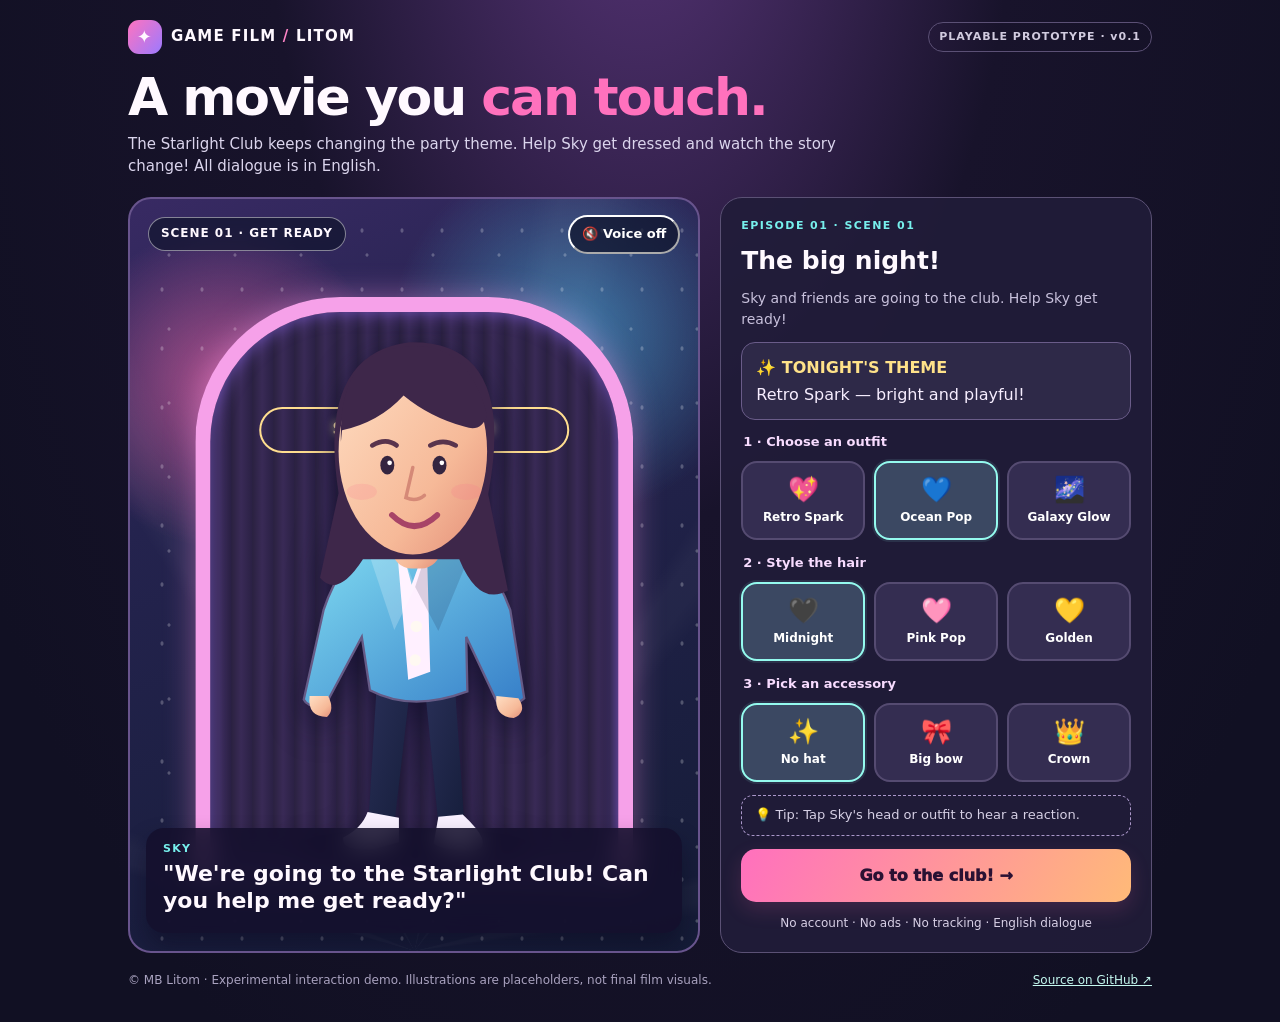
==== index.html @ 0604feb3 "Add first playable mobile-first story interaction prototype" ====
<!doctype html>
<html lang="en">
<head>
  <meta charset="utf-8">
  <meta name="viewport" content="width=device-width, initial-scale=1, viewport-fit=cover">
  <meta name="theme-color" content="#141126">
  <meta name="description" content="Game Film: a free interactive movie-game prototype by MB Litom. Dress the actor, listen to their reactions and change the story.">
  <title>Game Film · Theme Changed! · MB Litom</title>
  <style>
    :root{color-scheme:dark;--bg:#111023;--ink:#fff9ff;--muted:#c8c1dc;--panel:#24203c;--border:#514971;--hot:#ff71bd;--aqua:#77f0ed;--gold:#ffe280}
    *{box-sizing:border-box} body{margin:0;background:radial-gradient(ellipse at 50% -20%,#5b367c 0%,#18132b 42%,#111023 85%);color:var(--ink);font:16px/1.45 system-ui,-apple-system,Segoe UI,sans-serif;min-height:100vh}
    button{font:inherit;cursor:pointer;-webkit-tap-highlight-color:transparent}button:focus-visible{outline:3px solid #ffe280;outline-offset:3px}
    .shell{max-width:1060px;margin:auto;padding:20px 18px 32px}.header{display:flex;align-items:center;justify-content:space-between;gap:12px;margin-bottom:15px}
    .brand{display:flex;align-items:center;gap:9px;font-weight:900;letter-spacing:.08em;font-size:15px}.logo{display:grid;place-items:center;width:34px;height:34px;border-radius:11px;background:linear-gradient(130deg,#ff73bf,#9b7aff);font-size:18px}
    .tag{font-weight:700;font-size:11px;letter-spacing:.09em;color:#d1cbdf;border:1px solid #5b5075;border-radius:40px;padding:6px 10px}
    h1{font-weight:900;line-height:1.1;font-size:clamp(31px,5.4vw,52px);letter-spacing:-.04em;margin:9px 0 8px}h1 span{color:var(--hot)}
    .sub{color:#dbd5ed;max-width:710px;margin:0 0 19px;font-size:15px}.game{display:grid;grid-template-columns:minmax(0,1.14fr) minmax(320px,.86fr);gap:20px;align-items:stretch}
    .screen{position:relative;isolation:isolate;overflow:hidden;border:2px solid #68548d;border-radius:23px;min-height:595px;background:radial-gradient(circle at 17% 25%,#ef67a9aa 0,transparent 22%),radial-gradient(circle at 78% 18%,#4899c8bb 0,transparent 24%),linear-gradient(160deg,#382a63 0%,#24234e 35%,#151c37 100%)}
    .stars{position:absolute;inset:0;background-image:radial-gradient(#fff8 1px,transparent 2px),radial-gradient(#ffffff88 1px,transparent 2px);background-size:40px 59px,66px 74px;background-position:12px 2px,6px 19px;opacity:.45}
    .rays{position:absolute;inset:-45% -40% 0;background:repeating-conic-gradient(from 18deg at 50% 100%,transparent 0deg 15deg,#ffffff07 17deg 20deg,transparent 23deg 42deg);animation:spin 40s linear infinite}
    @keyframes spin{to{transform:rotate(360deg)}}.scene-top{position:absolute;z-index:3;left:18px;right:18px;top:16px;display:flex;align-items:center;justify-content:space-between;gap:8px}
    .scene-pill{border:1px solid #fff7;background:#0f132aa8;backdrop-filter:blur(8px);border-radius:40px;padding:7px 12px;font-size:12px;font-weight:800;letter-spacing:.08em}
    .audio{background:#0f132ab8;color:white;border:1px solid #c5b5ef7;border-radius:40px;padding:8px 12px;font-size:13px;font-weight:700}
    .door{position:absolute;left:50%;transform:translateX(-50%);top:13%;width:77%;height:77%;border:15px solid #f6a1e9;border-bottom:0;border-radius:145px 145px 0 0;box-shadow:0 0 31px #ff99e76b,inset 0 0 18px #9b71ffa0;background:repeating-linear-gradient(90deg,#2a2140,#392a56 10px,#2b2145 21px)}
    .door:before{content:"STARLIGHT CLUB";position:absolute;top:17%;left:12%;right:12%;padding:10px 3px;border:2px solid #ffde8f;border-radius:40px;color:#ffe7ac;text-shadow:0 0 9px #ffe7ac;text-align:center;letter-spacing:.1em;font-size:clamp(10px,2.4vw,15px);font-weight:900}
    .character{position:absolute;z-index:2;top:15%;left:50%;transform:translateX(-50%);height:74%;max-width:92%;overflow:visible;filter:drop-shadow(0 11px 16px #0b092596);cursor:pointer;touch-action:manipulation}
    .character.bounce{animation:bounce .4s ease}@keyframes bounce{50%{transform:translateX(-50%) translateY(-9px)}}
    .sparkles{position:absolute;z-index:2;left:0;right:0;top:24%;font-size:31px;pointer-events:none;text-align:center;animation:pulse 2s infinite}@keyframes pulse{50%{opacity:.6;transform:scale(1.06)}}.speech{position:absolute;z-index:4;left:16px;right:16px;bottom:18px;min-height:105px;background:#14102cdd;border:1px solid #c9b9f87;border-radius:18px;padding:13px 17px;box-shadow:0 14px 25px #09071b6e;backdrop-filter:blur(12px)}
    .speaker{color:var(--aqua);font-weight:900;font-size:11px;letter-spacing:.12em;text-transform:uppercase;margin-bottom:4px}.dialogue{font-weight:800;font-size:clamp(17px,2.4vw,22px);line-height:1.2}
    .controls{border-radius:22px;border:1px solid #5b5175;background:#211c39e6;padding:20px;display:flex;flex-direction:column;gap:13px;min-height:595px}
    .tiny{font-size:11px;letter-spacing:.13em;font-weight:900;color:var(--aqua);text-transform:uppercase}.step-title{font-weight:900;font-size:25px;line-height:1.15;margin:0}.instructions{color:var(--muted);font-size:14px;margin:0}.group{margin:0;border:0;padding:0}.group legend{font-size:13px;font-weight:900;margin:0 0 9px;color:#f8dcff}
    .choices{display:grid;grid-template-columns:repeat(3,minmax(0,1fr));gap:9px}.choice{border:2px solid #554b71;border-radius:16px;background:#342d51;color:#fff;min-height:79px;padding:8px 4px;font-size:12px;line-height:1.15;font-weight:800;display:flex;flex-direction:column;align-items:center;justify-content:center;gap:6px;text-align:center;transition:transform .16s,border-color .16s,background .16s}
    .choice:hover{transform:translateY(-2px)}.choice[aria-pressed=true]{border-color:#94faee;background:#3b4862;box-shadow:0 0 0 2px #94faee19}.emoji{font-size:25px}
    .primary{width:100%;margin-top:auto;border:0;border-radius:15px;padding:15px 15px;background:linear-gradient(120deg,#ff70be,#ffba78);color:#2a1133;font-size:16px;font-weight:950;box-shadow:0 8px 20px #ff67aa27}
    .primary:hover{filter:brightness(1.07)}.note{font-size:12px;color:#d8d0e6;margin:0;text-align:center}.story-card{padding:13px 14px;border:1px solid #6a5c89;background:#2e2948;border-radius:14px;color:#f7eeff}
    .story-card strong{display:block;color:#ffe289;margin-bottom:4px}.hidden{display:none!important}
    .footer{margin-top:19px;display:flex;flex-wrap:wrap;gap:10px;align-items:center;justify-content:space-between;color:#a9a2bf;font-size:12px}.footer a{color:#c4f9f0}
    .accessibility{font-size:12px;color:#b3acc9}.hint{padding:10px 13px;border-radius:12px;border:1px dashed #aa97ca;color:#d6d0e5;font-size:13px}
    @media(max-width:800px){.shell{padding:12px 12px 24px}.game{grid-template-columns:1fr;gap:12px}.screen{min-height:480px;height:58vh;max-height:650px}.character{top:13%;height:77%}.controls{min-height:unset;padding:17px}.sub{margin-bottom:14px}.header{margin-bottom:11px}.choice{min-height:71px}.speech{min-height:93px}}
    @media(max-width:380px){.screen{height:480px}.tag{font-size:10px}.choices{gap:6px}.choice{font-size:11px}.door{width:85%}}
    @media(prefers-reduced-motion:reduce){*,*:before,*:after{animation:none!important;transition:none!important}}
  </style>
</head>
<body>
<main class="shell">
  <header class="header"><div class="brand"><span class="logo" aria-hidden="true">✦</span><span>GAME FILM <span style="color:#ff84c7">/</span> LITOM</span></div><span class="tag">PLAYABLE PROTOTYPE · v0.1</span></header>
  <h1>A movie you <span>can touch.</span></h1>
  <p class="sub">The Starlight Club keeps changing the party theme. Help Sky get dressed and watch the story change! All dialogue is in English.</p>
  <div class="game">
    <section class="screen" aria-label="Interactive movie scene">
      <div class="stars" aria-hidden="true"></div><div class="rays" aria-hidden="true"></div><div class="door" aria-hidden="true"></div>
      <div class="scene-top"><div class="scene-pill" id="chapter">EPISODE 01 · THE CLUB</div><button class="audio" id="audio" type="button" aria-pressed="false">🔇 Voice off</button></div>
      <div class="sparkles" aria-hidden="true">✦　✧　✦</div>
      <svg class="character" id="actor" viewBox="0 0 320 480" role="img" tabindex="0" aria-label="Sky, an interactive character. Tap their hair or outfit to get a reaction.">
        <defs>
          <linearGradient id="skin" x1="0" y1="0" x2="1" y2="1"><stop stop-color="#ffdfc4"/><stop offset=".65" stop-color="#f6b998"/><stop offset="1" stop-color="#e38e78"/></linearGradient>
          <linearGradient id="coat" x1="0" y1="0" x2="1" y2="1"><stop id="coat-a" stop-color="#7cdef5"/><stop id="coat-b" offset="1" stop-color="#2f80c6"/></linearGradient>
          <linearGradient id="trousers" x1="0" y1="0" x2=".9" y2="1"><stop stop-color="#292f57"/><stop offset="1" stop-color="#171f3d"/></linearGradient>
        </defs>
        <ellipse cx="161" cy="460" rx="100" ry="15" fill="#090923" opacity=".5"/>
        <path d="M128 319L121 435Q127 443 143 442L157 321" fill="url(#trousers)"/><path d="M169 320L181 441Q200 444 203 435L195 319" fill="url(#trousers)"/>
        <path d="M120 431Q115 445 99 453Q97 465 125 463L147 457L147 436Z" fill="#f8f0ff"/><path d="M181 435L177 458Q186 465 214 464Q229 458 202 433Z" fill="#f8f0ff"/>
        <path d="M128 200Q97 211 82 257L65 334Q68 341 83 340L115 280L122 326Q158 345 206 327L205 280L232 337Q245 342 255 333L243 257Q226 209 190 199Z" fill="url(#coat)" stroke="#665b86" stroke-width="2"/>
        <path d="M148 198L158 235L171 199L174 310L155 317L145 200Z" fill="#fff0ff"/>
        <path d="M128 200L145 195L161 237L143 274L121 208Z" fill="#ffffff35"/><path d="M193 200L175 194L161 237L181 275L209 207Z" fill="#130e3026"/>
        <circle cx="162" cy="271" r="5" fill="#fff9f2"/><circle cx="161" cy="300" r="5" fill="#fff9f2"/>
        <path d="M70 331Q68 349 85 349Q92 343 86 331Z" fill="url(#skin)"/><path d="M231 331Q229 349 246 350Q258 345 250 333Z" fill="url(#skin)"/>
        <rect x="141" y="174" width="42" height="47" rx="17" fill="url(#skin)"/>
        <path id="hair-back" d="M95 156Q76 36 156 26Q249 24 224 157L241 240Q216 254 199 213L116 213Q94 247 79 229Z" fill="#3e274a"/>
        <ellipse cx="159" cy="120" rx="64" ry="89" fill="url(#skin)"/>
        <path d="M97 112Q95 37 145 31Q205 19 223 89Q218 104 204 99Q174 91 151 72Q130 95 98 102Z" id="hair-front" fill="#3e274a"/>
        <ellipse cx="137" cy="132" rx="6" ry="8" fill="#342540"/><ellipse cx="182" cy="132" rx="6" ry="8" fill="#342540"/>
        <circle cx="139" cy="130" r="2" fill="#fff"/><circle cx="184" cy="130" r="2" fill="#fff"/>
        <path d="M124 115Q136 108 145 115M174 115Q185 109 196 115" stroke="#59344d" stroke-width="4" stroke-linecap="round" fill="none"/>
        <path d="M159 134L153 160Q162 164 169 158" fill="none" stroke="#d58977" stroke-width="3" stroke-linecap="round"/>
        <ellipse id="blush-l" cx="115" cy="155" rx="13" ry="7" fill="#fb7391" opacity="0.17"/><ellipse id="blush-r" cx="205" cy="155" rx="13" ry="7" fill="#fb7391" opacity="0.17"/>
        <path id="mouth" d="M141 175Q160 194 180 175" stroke="#a74467" stroke-width="5" fill="none" stroke-linecap="round"/>
        <g id="accessory" aria-hidden="true"></g>
      </svg>
      <div class="speech" aria-live="polite" aria-atomic="true"><div class="speaker" id="speaker">SKY</div><div class="dialogue" id="dialogue">"We're going to the Starlight Club! Can you help me get ready?"</div></div>
    </section>
    <section class="controls" aria-label="Game controls">
      <div class="tiny" id="act-label">EPISODE 01 · SCENE 01</div>
      <h2 class="step-title" id="mission">The big night!</h2>
      <p class="instructions" id="instruction">Sky and friends are going to a themed party. Help Sky choose the look!</p>
      <div class="story-card" id="theme"><strong>✨ TONIGHT'S THEME</strong><span id="theme-text">Retro Spark — bright and playful!</span></div>
      <div id="wardrobe">
        <fieldset class="group"><legend>1 · Choose an outfit</legend><div class="choices" id="outfit-options">
          <button class="choice" type="button" data-outfit="retro" aria-pressed="false"><span class="emoji">💖</span>Retro Spark</button>
          <button class="choice" type="button" data-outfit="ocean" aria-pressed="true"><span class="emoji">💙</span>Ocean Pop</button>
          <button class="choice" type="button" data-outfit="galaxy" aria-pressed="false"><span class="emoji">🌌</span>Galaxy Glow</button>
        </div></fieldset>
        <fieldset class="group" style="margin-top:14px"><legend>2 · Style the hair</legend><div class="choices" id="hair-options">
          <button class="choice" type="button" data-hair="dark" aria-pressed="true"><span class="emoji">🖤</span>Midnight</button>
          <button class="choice" type="button" data-hair="pink" aria-pressed="false"><span class="emoji">🩷</span>Pink Pop</button>
          <button class="choice" type="button" data-hair="gold" aria-pressed="false"><span class="emoji">💛</span>Golden</button>
        </div></fieldset>
        <fieldset class="group" style="margin-top:14px"><legend>3 · Pick an accessory</legend><div class="choices" id="accessory-options">
          <button class="choice" type="button" data-accessory="none" aria-pressed="true"><span class="emoji">✨</span>No hat</button>
          <button class="choice" type="button" data-accessory="bow" aria-pressed="false"><span class="emoji">🎀</span>Big bow</button>
          <button class="choice" type="button" data-accessory="crown" aria-pressed="false"><span class="emoji">👑</span>Crown</button>
        </div></fieldset>
      </div>
      <div class="hint" id="hint">💡 Tip: Tap Sky's head or outfit to hear a reaction.</div>
      <button class="primary" id="next" type="button">Let's go to the club! →</button>
      <p class="note">No account · No ads · No tracking · English dialogue</p>
    </section>
  </div>
  <footer class="footer"><span>© MB Litom · Experimental interaction demo. Illustrations are placeholders, not final film visuals.</span><a href="https://github.com/MBLitom/game_film" target="_blank" rel="noopener noreferrer">Source on GitHub ↗</a></footer>
</main>
<script>
(function(){
  "use strict";
  var stage=0, voice=false, outfit="ocean", hair="dark", accessory="none", touchCount=0;
  var actor=document.getElementById("actor"), dialogue=document.getElementById("dialogue"), speaker=document.getElementById("speaker");
  var phrases={
    retro:["Oh, that pink jacket is fabulous!","This is so sparkly! I love it!"],
    ocean:["It's blue! I like it, but is it party-ready?","Wow, ocean colors!"],
    galaxy:["Ooh, I look like a star!","Galaxy Glow? Yes, please!"],
    dark:["Midnight hair, cool!"],pink:["Pink hair! That's so fun!"],gold:["Whoa, golden hair!"],
    none:["Let's keep it simple!"],bow:["This bow is huge! I love it!"],crown:["Your majesty has arrived!"]
  };
  function say(line, who){
    speaker.textContent=who||"SKY";dialogue.textContent='"'+line+'"';
    actor.classList.remove("bounce");void actor.getBoundingClientRect();actor.classList.add("bounce");
    if(voice && "speechSynthesis" in window){
      window.speechSynthesis.cancel();
      var msg=new SpeechSynthesisUtterance(line);msg.lang="en-US";msg.rate=.94;msg.pitch=1.12;window.speechSynthesis.speak(msg);
    }
  }
  function recolor(){
    var colors={retro:["#ff9cda","#d24396"],ocean:["#81ddf2","#367ec8"],galaxy:["#af94ff","#5638ac"]};
    document.getElementById("coat-a").setAttribute("stop-color",colors[outfit][0]);document.getElementById("coat-b").setAttribute("stop-color",colors[outfit][1]);
    var h={dark:"#3e274a",pink:"#e35d99",gold:"#d79c36"}[hair];
    document.getElementById("hair-front").setAttribute("fill",h);document.getElementById("hair-back").setAttribute("fill",h);
    var a=document.getElementById("accessory");
    a.innerHTML=accessory==="bow"?'<path d="M151 45Q108 5 110 54Q120 83 156 55Q179 93 210 71Q227 28 167 44Z" fill="#f876b7" stroke="#ad3d84" stroke-width="4"/><circle cx="160" cy="51" r="12" fill="#ffcee7"/>':accessory==="crown"?'<path d="M108 61L107 15L138 40L159 5L181 40L211 15L210 61Z" fill="#ffd86a" stroke="#e89e46" stroke-width="4"/><circle cx="159" cy="43" r="8" fill="#dd6be8"/>':'';
  }
  function buttons(group,key,value){
    document.querySelectorAll("button[data-"+group+"]").forEach(function(b){b.setAttribute("aria-pressed",String(b.dataset[group]===value))});
  }
  ["outfit","hair","accessory"].forEach(function(group){
    document.querySelectorAll("button[data-"+group+"]").forEach(function(b){
      b.addEventListener("click",function(){
        var value=b.dataset[group];if(group==="outfit")outfit=value;if(group==="hair")hair=value;if(group==="accessory")accessory=value;
        buttons(group,group,value);recolor();say(phrases[value][Math.floor(Math.random()*phrases[value].length)]);
      });
    });
  });
  function controlsScene(){
    var s=stage;
    document.getElementById("act-label").textContent=s===0?"EPISODE 01 · SCENE 01":s===1?"EPISODE 01 · SCENE 02":"EPISODE 01 · FINALE";
    document.getElementById("chapter").textContent=s===0?"SCENE 01 · GET READY":s===1?"SCENE 02 · PLOT TWIST":"FINALE · PARTY TIME";
    document.getElementById("mission").textContent=s===0?"The big night!":s===1?"Oh no! Theme changed!":"We made it!";
    document.getElementById("instruction").textContent=s===0?"Sky and friends are going to the club. Help Sky get ready!":s===1?"Surprise! The club has changed its theme to Galaxy Glow. Restyle Sky!":"Your choices changed the story. Play again and try new looks.";
    document.getElementById("theme-text").textContent=s===0?"Retro Spark — bright and playful!":s===1?"Galaxy Glow — cosmic colors!":"Party complete! 🎉";
    document.getElementById("wardrobe").classList.toggle("hidden",s===2);
    document.getElementById("hint").classList.toggle("hidden",s===2);
    document.getElementById("next").textContent=s===0?"Go to the club! →":s===1?"Try the club again! →":"Play again ↺";
  }
  document.getElementById("next").addEventListener("click",function(){
    if(stage===0){stage=1;controlsScene();say("Wait! The theme changed? Now it's GALAXY GLOW?! Let's change my outfit!", "SKY");return}
    if(stage===1 && outfit!=="galaxy"){say("I love your style! But tonight is Galaxy Glow. Can we try the galaxy jacket?","SKY");return}
    if(stage===1){stage=2;controlsScene();say("You did it! We're in! This is the best night ever!", "SKY");return}
    stage=0;outfit="ocean";hair="dark";accessory="none";recolor();["outfit","hair","accessory"].forEach(function(g){buttons(g,g,{outfit:outfit,hair:hair,accessory:accessory}[g])});controlsScene();say("We're going to the Starlight Club! Can you help me get ready?","SKY");
  });
  actor.addEventListener("click",function(e){
    var rect=actor.getBoundingClientRect(),relative=(e.clientY-rect.top)/rect.height;touchCount++;
    if(relative<.41){document.getElementById("blush-l").setAttribute("opacity","0.45");document.getElementById("blush-r").setAttribute("opacity","0.45");say(touchCount%3===0?"Ouch! Easy with my hair, please!":"Hey! That tickles! Be gentle!", "SKY")}
    else say("Are we trying another outfit? Let's make it amazing!","SKY");
  });
  actor.addEventListener("keydown",function(e){if(e.key==="Enter"||e.key===" "){e.preventDefault();say("Hey! That tickles! Be gentle!","SKY")}});
  document.getElementById("audio").addEventListener("click",function(){
    voice=!voice;this.setAttribute("aria-pressed",String(voice));this.textContent=voice?"🔊 Voice on":"🔇 Voice off";
    if(!voice && "speechSynthesis" in window)window.speechSynthesis.cancel();
    if(voice)say("Hello! I'm Sky. Let's get ready for the party!","SKY");
  });
  recolor();controlsScene();
})();
</script>
</body>
</html>
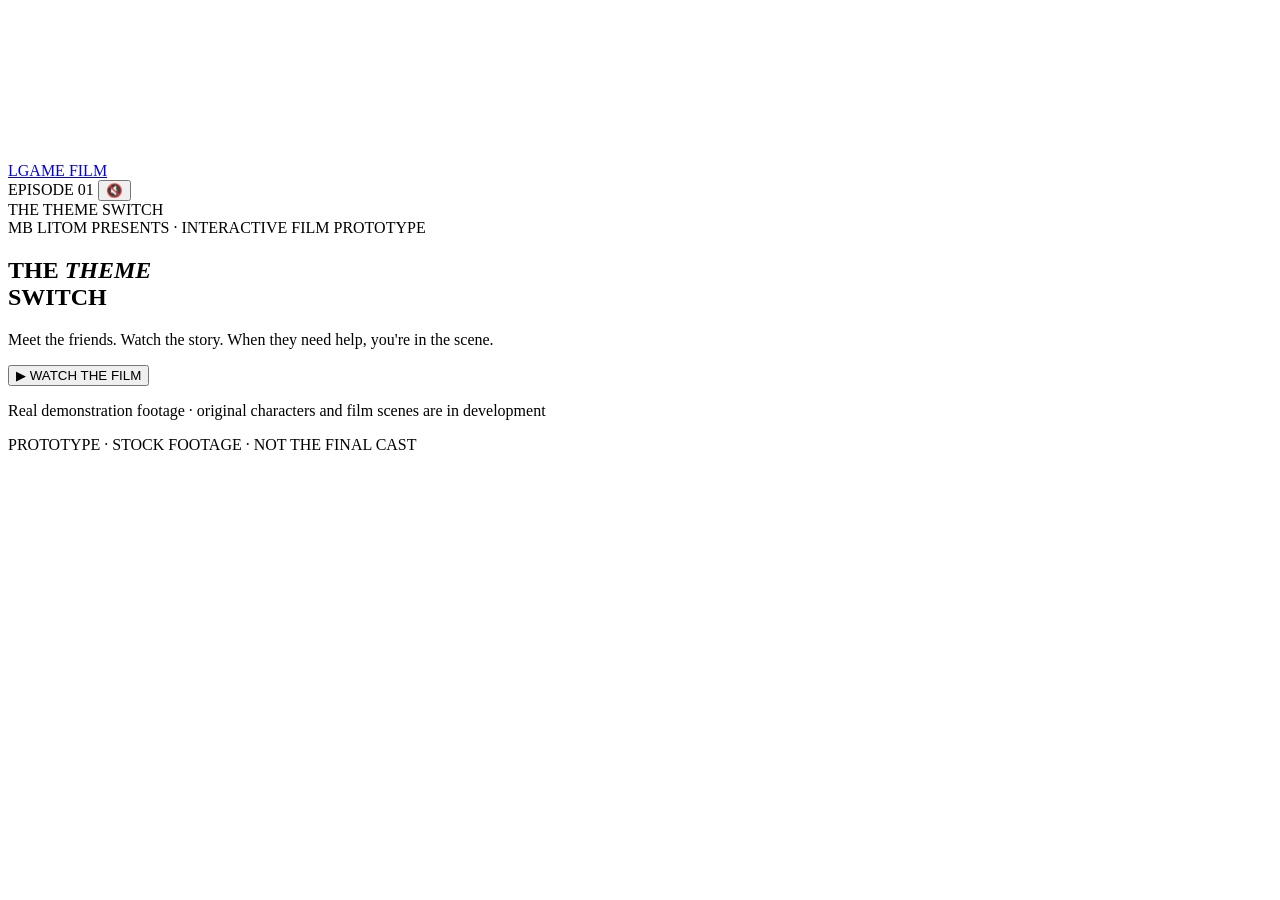
==== commit 48798425: "Replace scrollable dress-up page with immersive cinematic player shell" ====
--- a/index.html
+++ b/index.html
@@ -2,181 +2,77 @@
 <html lang="en">
 <head>
   <meta charset="utf-8">
-  <meta name="viewport" content="width=device-width, initial-scale=1, viewport-fit=cover">
-  <meta name="theme-color" content="#141126">
-  <meta name="description" content="Game Film: a free interactive movie-game prototype by MB Litom. Dress the actor, listen to their reactions and change the story.">
-  <title>Game Film · Theme Changed! · MB Litom</title>
-  <style>
-    :root{color-scheme:dark;--bg:#111023;--ink:#fff9ff;--muted:#c8c1dc;--panel:#24203c;--border:#514971;--hot:#ff71bd;--aqua:#77f0ed;--gold:#ffe280}
-    *{box-sizing:border-box} body{margin:0;background:radial-gradient(ellipse at 50% -20%,#5b367c 0%,#18132b 42%,#111023 85%);color:var(--ink);font:16px/1.45 system-ui,-apple-system,Segoe UI,sans-serif;min-height:100vh}
-    button{font:inherit;cursor:pointer;-webkit-tap-highlight-color:transparent}button:focus-visible{outline:3px solid #ffe280;outline-offset:3px}
-    .shell{max-width:1060px;margin:auto;padding:20px 18px 32px}.header{display:flex;align-items:center;justify-content:space-between;gap:12px;margin-bottom:15px}
-    .brand{display:flex;align-items:center;gap:9px;font-weight:900;letter-spacing:.08em;font-size:15px}.logo{display:grid;place-items:center;width:34px;height:34px;border-radius:11px;background:linear-gradient(130deg,#ff73bf,#9b7aff);font-size:18px}
-    .tag{font-weight:700;font-size:11px;letter-spacing:.09em;color:#d1cbdf;border:1px solid #5b5075;border-radius:40px;padding:6px 10px}
-    h1{font-weight:900;line-height:1.1;font-size:clamp(31px,5.4vw,52px);letter-spacing:-.04em;margin:9px 0 8px}h1 span{color:var(--hot)}
-    .sub{color:#dbd5ed;max-width:710px;margin:0 0 19px;font-size:15px}.game{display:grid;grid-template-columns:minmax(0,1.14fr) minmax(320px,.86fr);gap:20px;align-items:stretch}
-    .screen{position:relative;isolation:isolate;overflow:hidden;border:2px solid #68548d;border-radius:23px;min-height:595px;background:radial-gradient(circle at 17% 25%,#ef67a9aa 0,transparent 22%),radial-gradient(circle at 78% 18%,#4899c8bb 0,transparent 24%),linear-gradient(160deg,#382a63 0%,#24234e 35%,#151c37 100%)}
-    .stars{position:absolute;inset:0;background-image:radial-gradient(#fff8 1px,transparent 2px),radial-gradient(#ffffff88 1px,transparent 2px);background-size:40px 59px,66px 74px;background-position:12px 2px,6px 19px;opacity:.45}
-    .rays{position:absolute;inset:-45% -40% 0;background:repeating-conic-gradient(from 18deg at 50% 100%,transparent 0deg 15deg,#ffffff07 17deg 20deg,transparent 23deg 42deg);animation:spin 40s linear infinite}
-    @keyframes spin{to{transform:rotate(360deg)}}.scene-top{position:absolute;z-index:3;left:18px;right:18px;top:16px;display:flex;align-items:center;justify-content:space-between;gap:8px}
-    .scene-pill{border:1px solid #fff7;background:#0f132aa8;backdrop-filter:blur(8px);border-radius:40px;padding:7px 12px;font-size:12px;font-weight:800;letter-spacing:.08em}
-    .audio{background:#0f132ab8;color:white;border:1px solid #c5b5ef7;border-radius:40px;padding:8px 12px;font-size:13px;font-weight:700}
-    .door{position:absolute;left:50%;transform:translateX(-50%);top:13%;width:77%;height:77%;border:15px solid #f6a1e9;border-bottom:0;border-radius:145px 145px 0 0;box-shadow:0 0 31px #ff99e76b,inset 0 0 18px #9b71ffa0;background:repeating-linear-gradient(90deg,#2a2140,#392a56 10px,#2b2145 21px)}
-    .door:before{content:"STARLIGHT CLUB";position:absolute;top:17%;left:12%;right:12%;padding:10px 3px;border:2px solid #ffde8f;border-radius:40px;color:#ffe7ac;text-shadow:0 0 9px #ffe7ac;text-align:center;letter-spacing:.1em;font-size:clamp(10px,2.4vw,15px);font-weight:900}
-    .character{position:absolute;z-index:2;top:15%;left:50%;transform:translateX(-50%);height:74%;max-width:92%;overflow:visible;filter:drop-shadow(0 11px 16px #0b092596);cursor:pointer;touch-action:manipulation}
-    .character.bounce{animation:bounce .4s ease}@keyframes bounce{50%{transform:translateX(-50%) translateY(-9px)}}
-    .sparkles{position:absolute;z-index:2;left:0;right:0;top:24%;font-size:31px;pointer-events:none;text-align:center;animation:pulse 2s infinite}@keyframes pulse{50%{opacity:.6;transform:scale(1.06)}}.speech{position:absolute;z-index:4;left:16px;right:16px;bottom:18px;min-height:105px;background:#14102cdd;border:1px solid #c9b9f87;border-radius:18px;padding:13px 17px;box-shadow:0 14px 25px #09071b6e;backdrop-filter:blur(12px)}
-    .speaker{color:var(--aqua);font-weight:900;font-size:11px;letter-spacing:.12em;text-transform:uppercase;margin-bottom:4px}.dialogue{font-weight:800;font-size:clamp(17px,2.4vw,22px);line-height:1.2}
-    .controls{border-radius:22px;border:1px solid #5b5175;background:#211c39e6;padding:20px;display:flex;flex-direction:column;gap:13px;min-height:595px}
-    .tiny{font-size:11px;letter-spacing:.13em;font-weight:900;color:var(--aqua);text-transform:uppercase}.step-title{font-weight:900;font-size:25px;line-height:1.15;margin:0}.instructions{color:var(--muted);font-size:14px;margin:0}.group{margin:0;border:0;padding:0}.group legend{font-size:13px;font-weight:900;margin:0 0 9px;color:#f8dcff}
-    .choices{display:grid;grid-template-columns:repeat(3,minmax(0,1fr));gap:9px}.choice{border:2px solid #554b71;border-radius:16px;background:#342d51;color:#fff;min-height:79px;padding:8px 4px;font-size:12px;line-height:1.15;font-weight:800;display:flex;flex-direction:column;align-items:center;justify-content:center;gap:6px;text-align:center;transition:transform .16s,border-color .16s,background .16s}
-    .choice:hover{transform:translateY(-2px)}.choice[aria-pressed=true]{border-color:#94faee;background:#3b4862;box-shadow:0 0 0 2px #94faee19}.emoji{font-size:25px}
-    .primary{width:100%;margin-top:auto;border:0;border-radius:15px;padding:15px 15px;background:linear-gradient(120deg,#ff70be,#ffba78);color:#2a1133;font-size:16px;font-weight:950;box-shadow:0 8px 20px #ff67aa27}
-    .primary:hover{filter:brightness(1.07)}.note{font-size:12px;color:#d8d0e6;margin:0;text-align:center}.story-card{padding:13px 14px;border:1px solid #6a5c89;background:#2e2948;border-radius:14px;color:#f7eeff}
-    .story-card strong{display:block;color:#ffe289;margin-bottom:4px}.hidden{display:none!important}
-    .footer{margin-top:19px;display:flex;flex-wrap:wrap;gap:10px;align-items:center;justify-content:space-between;color:#a9a2bf;font-size:12px}.footer a{color:#c4f9f0}
-    .accessibility{font-size:12px;color:#b3acc9}.hint{padding:10px 13px;border-radius:12px;border:1px dashed #aa97ca;color:#d6d0e5;font-size:13px}
-    @media(max-width:800px){.shell{padding:12px 12px 24px}.game{grid-template-columns:1fr;gap:12px}.screen{min-height:480px;height:58vh;max-height:650px}.character{top:13%;height:77%}.controls{min-height:unset;padding:17px}.sub{margin-bottom:14px}.header{margin-bottom:11px}.choice{min-height:71px}.speech{min-height:93px}}
-    @media(max-width:380px){.screen{height:480px}.tag{font-size:10px}.choices{gap:6px}.choice{font-size:11px}.door{width:85%}}
-    @media(prefers-reduced-motion:reduce){*,*:before,*:after{animation:none!important;transition:none!important}}
-  </style>
+  <meta name="viewport" content="width=device-width,initial-scale=1,viewport-fit=cover">
+  <meta name="theme-color" content="#060812">
+  <meta name="description" content="Game Film — an immersive interactive film prototype by MB Litom. Real footage, occasional player decisions.">
+  <title>GAME FILM · The Theme Switch | MB Litom</title>
+  <link rel="stylesheet" href="./styles.css?v=2">
 </head>
 <body>
-<main class="shell">
-  <header class="header"><div class="brand"><span class="logo" aria-hidden="true">✦</span><span>GAME FILM <span style="color:#ff84c7">/</span> LITOM</span></div><span class="tag">PLAYABLE PROTOTYPE · v0.1</span></header>
-  <h1>A movie you <span>can touch.</span></h1>
-  <p class="sub">The Starlight Club keeps changing the party theme. Help Sky get dressed and watch the story change! All dialogue is in English.</p>
-  <div class="game">
-    <section class="screen" aria-label="Interactive movie scene">
-      <div class="stars" aria-hidden="true"></div><div class="rays" aria-hidden="true"></div><div class="door" aria-hidden="true"></div>
-      <div class="scene-top"><div class="scene-pill" id="chapter">EPISODE 01 · THE CLUB</div><button class="audio" id="audio" type="button" aria-pressed="false">🔇 Voice off</button></div>
-      <div class="sparkles" aria-hidden="true">✦　✧　✦</div>
-      <svg class="character" id="actor" viewBox="0 0 320 480" role="img" tabindex="0" aria-label="Sky, an interactive character. Tap their hair or outfit to get a reaction.">
-        <defs>
-          <linearGradient id="skin" x1="0" y1="0" x2="1" y2="1"><stop stop-color="#ffdfc4"/><stop offset=".65" stop-color="#f6b998"/><stop offset="1" stop-color="#e38e78"/></linearGradient>
-          <linearGradient id="coat" x1="0" y1="0" x2="1" y2="1"><stop id="coat-a" stop-color="#7cdef5"/><stop id="coat-b" offset="1" stop-color="#2f80c6"/></linearGradient>
-          <linearGradient id="trousers" x1="0" y1="0" x2=".9" y2="1"><stop stop-color="#292f57"/><stop offset="1" stop-color="#171f3d"/></linearGradient>
-        </defs>
-        <ellipse cx="161" cy="460" rx="100" ry="15" fill="#090923" opacity=".5"/>
-        <path d="M128 319L121 435Q127 443 143 442L157 321" fill="url(#trousers)"/><path d="M169 320L181 441Q200 444 203 435L195 319" fill="url(#trousers)"/>
-        <path d="M120 431Q115 445 99 453Q97 465 125 463L147 457L147 436Z" fill="#f8f0ff"/><path d="M181 435L177 458Q186 465 214 464Q229 458 202 433Z" fill="#f8f0ff"/>
-        <path d="M128 200Q97 211 82 257L65 334Q68 341 83 340L115 280L122 326Q158 345 206 327L205 280L232 337Q245 342 255 333L243 257Q226 209 190 199Z" fill="url(#coat)" stroke="#665b86" stroke-width="2"/>
-        <path d="M148 198L158 235L171 199L174 310L155 317L145 200Z" fill="#fff0ff"/>
-        <path d="M128 200L145 195L161 237L143 274L121 208Z" fill="#ffffff35"/><path d="M193 200L175 194L161 237L181 275L209 207Z" fill="#130e3026"/>
-        <circle cx="162" cy="271" r="5" fill="#fff9f2"/><circle cx="161" cy="300" r="5" fill="#fff9f2"/>
-        <path d="M70 331Q68 349 85 349Q92 343 86 331Z" fill="url(#skin)"/><path d="M231 331Q229 349 246 350Q258 345 250 333Z" fill="url(#skin)"/>
-        <rect x="141" y="174" width="42" height="47" rx="17" fill="url(#skin)"/>
-        <path id="hair-back" d="M95 156Q76 36 156 26Q249 24 224 157L241 240Q216 254 199 213L116 213Q94 247 79 229Z" fill="#3e274a"/>
-        <ellipse cx="159" cy="120" rx="64" ry="89" fill="url(#skin)"/>
-        <path d="M97 112Q95 37 145 31Q205 19 223 89Q218 104 204 99Q174 91 151 72Q130 95 98 102Z" id="hair-front" fill="#3e274a"/>
-        <ellipse cx="137" cy="132" rx="6" ry="8" fill="#342540"/><ellipse cx="182" cy="132" rx="6" ry="8" fill="#342540"/>
-        <circle cx="139" cy="130" r="2" fill="#fff"/><circle cx="184" cy="130" r="2" fill="#fff"/>
-        <path d="M124 115Q136 108 145 115M174 115Q185 109 196 115" stroke="#59344d" stroke-width="4" stroke-linecap="round" fill="none"/>
-        <path d="M159 134L153 160Q162 164 169 158" fill="none" stroke="#d58977" stroke-width="3" stroke-linecap="round"/>
-        <ellipse id="blush-l" cx="115" cy="155" rx="13" ry="7" fill="#fb7391" opacity="0.17"/><ellipse id="blush-r" cx="205" cy="155" rx="13" ry="7" fill="#fb7391" opacity="0.17"/>
-        <path id="mouth" d="M141 175Q160 194 180 175" stroke="#a74467" stroke-width="5" fill="none" stroke-linecap="round"/>
-        <g id="accessory" aria-hidden="true"></g>
-      </svg>
-      <div class="speech" aria-live="polite" aria-atomic="true"><div class="speaker" id="speaker">SKY</div><div class="dialogue" id="dialogue">"We're going to the Starlight Club! Can you help me get ready?"</div></div>
-    </section>
-    <section class="controls" aria-label="Game controls">
-      <div class="tiny" id="act-label">EPISODE 01 · SCENE 01</div>
-      <h2 class="step-title" id="mission">The big night!</h2>
-      <p class="instructions" id="instruction">Sky and friends are going to a themed party. Help Sky choose the look!</p>
-      <div class="story-card" id="theme"><strong>✨ TONIGHT'S THEME</strong><span id="theme-text">Retro Spark — bright and playful!</span></div>
-      <div id="wardrobe">
-        <fieldset class="group"><legend>1 · Choose an outfit</legend><div class="choices" id="outfit-options">
-          <button class="choice" type="button" data-outfit="retro" aria-pressed="false"><span class="emoji">💖</span>Retro Spark</button>
-          <button class="choice" type="button" data-outfit="ocean" aria-pressed="true"><span class="emoji">💙</span>Ocean Pop</button>
-          <button class="choice" type="button" data-outfit="galaxy" aria-pressed="false"><span class="emoji">🌌</span>Galaxy Glow</button>
-        </div></fieldset>
-        <fieldset class="group" style="margin-top:14px"><legend>2 · Style the hair</legend><div class="choices" id="hair-options">
-          <button class="choice" type="button" data-hair="dark" aria-pressed="true"><span class="emoji">🖤</span>Midnight</button>
-          <button class="choice" type="button" data-hair="pink" aria-pressed="false"><span class="emoji">🩷</span>Pink Pop</button>
-          <button class="choice" type="button" data-hair="gold" aria-pressed="false"><span class="emoji">💛</span>Golden</button>
-        </div></fieldset>
-        <fieldset class="group" style="margin-top:14px"><legend>3 · Pick an accessory</legend><div class="choices" id="accessory-options">
-          <button class="choice" type="button" data-accessory="none" aria-pressed="true"><span class="emoji">✨</span>No hat</button>
-          <button class="choice" type="button" data-accessory="bow" aria-pressed="false"><span class="emoji">🎀</span>Big bow</button>
-          <button class="choice" type="button" data-accessory="crown" aria-pressed="false"><span class="emoji">👑</span>Crown</button>
-        </div></fieldset>
+<main id="film-app" aria-label="Immersive interactive film">
+  <video id="film" playsinline webkit-playsinline preload="metadata" muted disablepictureinpicture aria-label="Cinematic story footage">
+    <source src="./media/hair.webm" type="video/webm">
+  </video>
+  <canvas id="depth-canvas" aria-hidden="true"></canvas>
+  <div id="grade" aria-hidden="true"></div>
+  <header class="top-bar">
+    <a class="litom" href="https://mblitom.com" target="_blank" rel="noopener" aria-label="MB Litom website"><span class="litom-mark">L</span><span>GAME FILM</span></a>
+    <div class="top-right">
+      <span class="episode" id="episode-label">EPISODE 01</span>
+      <button id="sound-btn" class="icon-button" type="button" title="Toggle English narration" aria-label="Turn English narration on or off" aria-pressed="false">🔇</button>
+    </div>
+  </header>
+  <div id="scene-indicator" class="scene-indicator" aria-live="polite">THE THEME SWITCH</div>
+  <div id="subtitles" class="subtitles" role="status" aria-live="polite" aria-atomic="true"></div>
+
+  <section id="opening" class="opening" aria-label="Play film">
+    <div class="opening-inner">
+      <span class="opening-kicker">MB LITOM PRESENTS · INTERACTIVE FILM PROTOTYPE</span>
+      <h1>THE <em>THEME</em><br> SWITCH</h1>
+      <p>Meet the friends. Watch the story. When they need help, you're in the scene.</p>
+      <button id="start" class="big-button" type="button">▶ WATCH THE FILM</button>
+      <p class="opening-note">Real demonstration footage · original characters and film scenes are in development</p>
+    </div>
+  </section>
+
+  <section id="choice-overlay" class="choice-overlay" hidden aria-label="Interactive movie moment">
+    <div class="choice-shade"></div>
+    <div class="choice-panel">
+      <div class="choice-badge" id="choice-badge">YOUR TURN · HELP SKY</div>
+      <h2 id="choice-title">Choose a party look!</h2>
+      <p id="choice-description">Sky needs a style before the story can continue.</p>
+      <div class="choice-options" id="choice-options" role="group" aria-label="Choose one style">
+        <button type="button" class="look" data-look="rose"><span class="look-symbol">🎀</span><span>ROSE POP</span></button>
+        <button type="button" class="look" data-look="star"><span class="look-symbol">⭐</span><span>STAR GLOW</span></button>
+        <button type="button" class="look" data-look="royal"><span class="look-symbol">👑</span><span>ROYAL FUN</span></button>
       </div>
-      <div class="hint" id="hint">💡 Tip: Tap Sky's head or outfit to hear a reaction.</div>
-      <button class="primary" id="next" type="button">Let's go to the club! →</button>
-      <p class="note">No account · No ads · No tracking · English dialogue</p>
-    </section>
-  </div>
-  <footer class="footer"><span>© MB Litom · Experimental interaction demo. Illustrations are placeholders, not final film visuals.</span><a href="https://github.com/MBLitom/game_film" target="_blank" rel="noopener noreferrer">Source on GitHub ↗</a></footer>
+      <p class="touch-hint">Tap the film near the hairstyle for a gentle reaction.</p>
+      <button id="continue" class="continue-button" type="button" disabled>CONTINUE THE FILM →</button>
+    </div>
+  </section>
+
+  <section id="ending" class="ending" hidden aria-label="End of episode">
+    <div class="ending-inner">
+      <span class="opening-kicker">EPISODE 01 · STORY PREVIEW COMPLETE</span>
+      <h2>TO BE<br><em>CONTINUED...</em></h2>
+      <p>Real filmed performers, responsive styling and original scenes will replace the prototype footage.</p>
+      <button id="again" class="big-button" type="button">↻ WATCH AGAIN</button>
+      <button id="credits-btn" class="text-button" type="button">Footage credits & prototype notes</button>
+    </div>
+  </section>
+  <dialog id="credits">
+    <div class="credits-inner">
+      <h2>Prototype footage & limitations</h2>
+      <p>This is a full-screen cinematic interaction prototype, not a finished episode. The stock footage shows real people, but does not portray the fictional character “Sky”. The floating 3D accessory and English reactions are illustrative, not yet physically attached to a performer. No original film cast or synchronized facial reactions have been produced yet.</p>
+      <p><a href="https://commons.wikimedia.org/wiki/File:Hair_being_plaited_with_careful_skill.webm" target="_blank" rel="noopener">Hair being plaited with careful skill</a> by Leticia Nabunje; <a href="https://creativecommons.org/licenses/by-sa/4.0/" target="_blank" rel="noopener">CC BY-SA 4.0</a>. Resized/replayed in the prototype; source footage unchanged.</p>
+      <p><a href="https://commons.wikimedia.org/wiki/File:DJ_mixes_music_while_people_enjoy_beats.webm" target="_blank" rel="noopener">DJ mixes music while people enjoy beats</a> by Leticia Nabunje; <a href="https://creativecommons.org/licenses/by-sa/4.0/" target="_blank" rel="noopener">CC BY-SA 4.0</a>. Resized/replayed in the prototype; source footage unchanged.</p>
+      <p>Code © MB Litom. No account, tracking, ads, microphone or camera access. The prototype intentionally does not impersonate the people shown in the sample footage.</p>
+      <button type="button" id="credits-close" class="big-button">CLOSE</button>
+    </div>
+  </dialog>
+  <div class="film-credit" id="film-credit">PROTOTYPE · STOCK FOOTAGE · NOT THE FINAL CAST</div>
+  <div class="error-message" id="error" hidden role="alert"></div>
 </main>
-<script>
-(function(){
-  "use strict";
-  var stage=0, voice=false, outfit="ocean", hair="dark", accessory="none", touchCount=0;
-  var actor=document.getElementById("actor"), dialogue=document.getElementById("dialogue"), speaker=document.getElementById("speaker");
-  var phrases={
-    retro:["Oh, that pink jacket is fabulous!","This is so sparkly! I love it!"],
-    ocean:["It's blue! I like it, but is it party-ready?","Wow, ocean colors!"],
-    galaxy:["Ooh, I look like a star!","Galaxy Glow? Yes, please!"],
-    dark:["Midnight hair, cool!"],pink:["Pink hair! That's so fun!"],gold:["Whoa, golden hair!"],
-    none:["Let's keep it simple!"],bow:["This bow is huge! I love it!"],crown:["Your majesty has arrived!"]
-  };
-  function say(line, who){
-    speaker.textContent=who||"SKY";dialogue.textContent='"'+line+'"';
-    actor.classList.remove("bounce");void actor.getBoundingClientRect();actor.classList.add("bounce");
-    if(voice && "speechSynthesis" in window){
-      window.speechSynthesis.cancel();
-      var msg=new SpeechSynthesisUtterance(line);msg.lang="en-US";msg.rate=.94;msg.pitch=1.12;window.speechSynthesis.speak(msg);
-    }
-  }
-  function recolor(){
-    var colors={retro:["#ff9cda","#d24396"],ocean:["#81ddf2","#367ec8"],galaxy:["#af94ff","#5638ac"]};
-    document.getElementById("coat-a").setAttribute("stop-color",colors[outfit][0]);document.getElementById("coat-b").setAttribute("stop-color",colors[outfit][1]);
-    var h={dark:"#3e274a",pink:"#e35d99",gold:"#d79c36"}[hair];
-    document.getElementById("hair-front").setAttribute("fill",h);document.getElementById("hair-back").setAttribute("fill",h);
-    var a=document.getElementById("accessory");
-    a.innerHTML=accessory==="bow"?'<path d="M151 45Q108 5 110 54Q120 83 156 55Q179 93 210 71Q227 28 167 44Z" fill="#f876b7" stroke="#ad3d84" stroke-width="4"/><circle cx="160" cy="51" r="12" fill="#ffcee7"/>':accessory==="crown"?'<path d="M108 61L107 15L138 40L159 5L181 40L211 15L210 61Z" fill="#ffd86a" stroke="#e89e46" stroke-width="4"/><circle cx="159" cy="43" r="8" fill="#dd6be8"/>':'';
-  }
-  function buttons(group,key,value){
-    document.querySelectorAll("button[data-"+group+"]").forEach(function(b){b.setAttribute("aria-pressed",String(b.dataset[group]===value))});
-  }
-  ["outfit","hair","accessory"].forEach(function(group){
-    document.querySelectorAll("button[data-"+group+"]").forEach(function(b){
-      b.addEventListener("click",function(){
-        var value=b.dataset[group];if(group==="outfit")outfit=value;if(group==="hair")hair=value;if(group==="accessory")accessory=value;
-        buttons(group,group,value);recolor();say(phrases[value][Math.floor(Math.random()*phrases[value].length)]);
-      });
-    });
-  });
-  function controlsScene(){
-    var s=stage;
-    document.getElementById("act-label").textContent=s===0?"EPISODE 01 · SCENE 01":s===1?"EPISODE 01 · SCENE 02":"EPISODE 01 · FINALE";
-    document.getElementById("chapter").textContent=s===0?"SCENE 01 · GET READY":s===1?"SCENE 02 · PLOT TWIST":"FINALE · PARTY TIME";
-    document.getElementById("mission").textContent=s===0?"The big night!":s===1?"Oh no! Theme changed!":"We made it!";
-    document.getElementById("instruction").textContent=s===0?"Sky and friends are going to the club. Help Sky get ready!":s===1?"Surprise! The club has changed its theme to Galaxy Glow. Restyle Sky!":"Your choices changed the story. Play again and try new looks.";
-    document.getElementById("theme-text").textContent=s===0?"Retro Spark — bright and playful!":s===1?"Galaxy Glow — cosmic colors!":"Party complete! 🎉";
-    document.getElementById("wardrobe").classList.toggle("hidden",s===2);
-    document.getElementById("hint").classList.toggle("hidden",s===2);
-    document.getElementById("next").textContent=s===0?"Go to the club! →":s===1?"Try the club again! →":"Play again ↺";
-  }
-  document.getElementById("next").addEventListener("click",function(){
-    if(stage===0){stage=1;controlsScene();say("Wait! The theme changed? Now it's GALAXY GLOW?! Let's change my outfit!", "SKY");return}
-    if(stage===1 && outfit!=="galaxy"){say("I love your style! But tonight is Galaxy Glow. Can we try the galaxy jacket?","SKY");return}
-    if(stage===1){stage=2;controlsScene();say("You did it! We're in! This is the best night ever!", "SKY");return}
-    stage=0;outfit="ocean";hair="dark";accessory="none";recolor();["outfit","hair","accessory"].forEach(function(g){buttons(g,g,{outfit:outfit,hair:hair,accessory:accessory}[g])});controlsScene();say("We're going to the Starlight Club! Can you help me get ready?","SKY");
-  });
-  actor.addEventListener("click",function(e){
-    var rect=actor.getBoundingClientRect(),relative=(e.clientY-rect.top)/rect.height;touchCount++;
-    if(relative<.41){document.getElementById("blush-l").setAttribute("opacity","0.45");document.getElementById("blush-r").setAttribute("opacity","0.45");say(touchCount%3===0?"Ouch! Easy with my hair, please!":"Hey! That tickles! Be gentle!", "SKY")}
-    else say("Are we trying another outfit? Let's make it amazing!","SKY");
-  });
-  actor.addEventListener("keydown",function(e){if(e.key==="Enter"||e.key===" "){e.preventDefault();say("Hey! That tickles! Be gentle!","SKY")}});
-  document.getElementById("audio").addEventListener("click",function(){
-    voice=!voice;this.setAttribute("aria-pressed",String(voice));this.textContent=voice?"🔊 Voice on":"🔇 Voice off";
-    if(!voice && "speechSynthesis" in window)window.speechSynthesis.cancel();
-    if(voice)say("Hello! I'm Sky. Let's get ready for the party!","SKY");
-  });
-  recolor();controlsScene();
-})();
-</script>
+<script type="module" src="./main.js?v=2"></script>
 </body>
 </html>
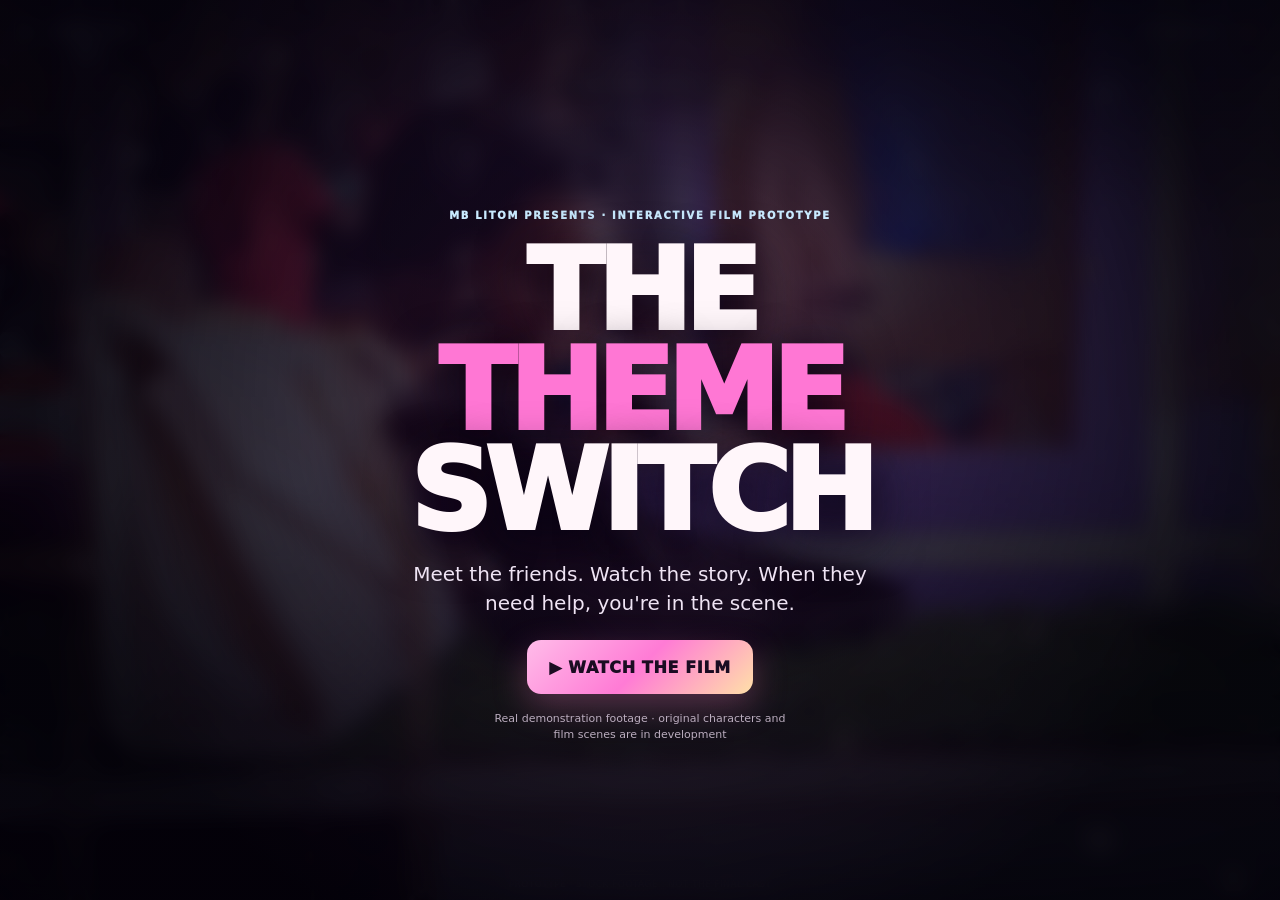
==== commit b43229fc: "Add mobile-compatible encoded film samples and improve accessory cleanup" ====
--- a/index.html
+++ b/index.html
@@ -11,6 +11,7 @@
 <body>
 <main id="film-app" aria-label="Immersive interactive film">
   <video id="film" playsinline webkit-playsinline preload="metadata" muted disablepictureinpicture aria-label="Cinematic story footage">
+    <source src="./media/hair.mp4" type="video/mp4">
     <source src="./media/hair.webm" type="video/webm">
   </video>
   <canvas id="depth-canvas" aria-hidden="true"></canvas>
--- a/styles.css
+++ b/styles.css
@@ -0,0 +1,45 @@
+:root{color-scheme:dark;--white:#fff6fa;--pink:#ff77d4;--violet:#b895ff;--aqua:#9beaff;--black:#080813}
+*{box-sizing:border-box}
+html,body{margin:0;width:100%;height:100%;overflow:hidden;overscroll-behavior:none;background:var(--black);color:var(--white);font:16px/1.45 ui-sans-serif,system-ui,-apple-system,"Segoe UI",sans-serif;-webkit-text-size-adjust:100%}
+button,a{font:inherit}button{cursor:pointer;-webkit-tap-highlight-color:transparent}button:focus-visible,a:focus-visible{outline:3px solid #fff;outline-offset:3px}button:disabled{cursor:default;opacity:.5}
+[hidden]{display:none!important}
+#film-app{position:fixed;inset:0;width:100%;height:100%;height:100dvh;overflow:hidden;isolation:isolate;background:radial-gradient(circle at 40% 30%,#784570,#140f30 62%,#080813)}
+#film{position:absolute;z-index:1;inset:0;width:100%;height:100%;object-fit:cover;object-position:50% 44%;filter:saturate(1.1) contrast(1.07);background:transparent}
+#depth-canvas{position:absolute;z-index:3;inset:0;width:100%;height:100%;display:block;pointer-events:none}
+#grade{position:absolute;z-index:2;inset:0;pointer-events:none;background:linear-gradient(180deg,rgba(1,2,9,.65),transparent 24%,transparent 53%,rgba(0,0,0,.72) 100%),radial-gradient(ellipse at 50% 50%,transparent 52%,rgba(4,2,16,.37) 100%)}
+.top-bar{position:absolute;z-index:15;inset:0 0 auto 0;min-height:58px;display:flex;justify-content:space-between;align-items:center;gap:12px;padding:calc(12px + env(safe-area-inset-top)) max(14px,env(safe-area-inset-right)) 6px max(14px,env(safe-area-inset-left));pointer-events:none}
+.top-bar>*{pointer-events:auto}.litom{display:flex;align-items:center;gap:9px;color:#fff;text-decoration:none;font-size:11px;letter-spacing:.13em;font-weight:950;text-shadow:0 2px 12px #000}
+.litom-mark{display:grid;place-items:center;width:29px;height:29px;border:1px solid #ffffff65;border-radius:8px;background:#0102078a;font-size:16px}.top-right{display:flex;align-items:center;gap:7px}
+.episode{font-size:10px;font-weight:850;letter-spacing:.12em;white-space:nowrap;text-shadow:0 2px 12px #000}.icon-button{display:grid;place-items:center;border:1px solid #ffffff47;color:#fff;background:#07040c9e;border-radius:50%;width:36px;height:36px;font-size:16px;backdrop-filter:blur(14px)}
+.scene-indicator{position:absolute;z-index:8;top:calc(70px + env(safe-area-inset-top));left:50%;transform:translateX(-50%);padding:7px 12px;max-width:calc(100% - 30px);border-radius:999px;border:1px solid #ffffff45;background:#0007;box-shadow:0 5px 30px #0004;backdrop-filter:blur(7px);font-size:10px;font-weight:900;letter-spacing:.12em;white-space:nowrap;pointer-events:none}
+.subtitles{position:absolute;z-index:16;left:50%;bottom:calc(78px + env(safe-area-inset-bottom));transform:translateX(-50%);width:min(740px,calc(100% - 32px));text-align:center;pointer-events:none;color:#fff;line-height:1.25;font-weight:850;font-size:clamp(17px,3vw,28px);text-shadow:0 2px 4px #000,0 4px 22px #000,1px 1px #000,-1px -1px #000;transition:opacity .2s}
+.subtitles:empty{opacity:0}.subtitles:not(:empty){background:linear-gradient(90deg,transparent,#0005 12% 88%,transparent);padding:6px 8px}
+.opening,.ending{position:absolute;z-index:20;inset:0;display:flex;align-items:center;justify-content:center;text-align:center;padding:calc(80px + env(safe-area-inset-top)) 20px calc(28px + env(safe-area-inset-bottom));background:radial-gradient(circle at 50% 43%,rgba(73,29,95,.3),rgba(3,1,11,.79) 74%),linear-gradient(180deg,#090a1499,#0008);backdrop-filter:blur(10px)}
+.opening-inner,.ending-inner{max-width:600px}.opening-kicker{display:block;font-size:10px;font-weight:950;letter-spacing:.17em;color:#c9eaff}
+.opening h1,.ending h2{font-weight:1000;line-height:.89;letter-spacing:-.055em;font-size:clamp(49px,11vw,112px);text-shadow:0 15px 50px #080011;margin:19px 0}
+.opening em,.ending em{font-style:normal;color:var(--pink)}
+.opening p,.ending p{margin:0 auto 22px;max-width:470px;color:#efe4f4;font-size:clamp(15px,2.7vw,20px);line-height:1.45}
+.big-button{display:inline-flex;align-items:center;justify-content:center;min-height:54px;padding:13px 22px;border:0;border-radius:14px;color:#1b0c22;background:linear-gradient(135deg,#ffbce9,#ff7bd5,#ffe0a8);font-weight:1000;letter-spacing:.04em;box-shadow:0 12px 35px #ff7acb45}
+.opening .opening-note{margin:17px auto 0;color:#bbadbf;font-size:11px;max-width:315px}
+.film-credit{position:absolute;z-index:6;left:50%;bottom:calc(9px + env(safe-area-inset-bottom));transform:translateX(-50%);color:#ffffffbb;text-shadow:0 2px 8px #000;font-size:9px;white-space:nowrap;letter-spacing:.05em;pointer-events:none}
+.choice-overlay{position:absolute;z-index:18;inset:0;pointer-events:none}
+.choice-shade{position:absolute;inset:0;background:linear-gradient(180deg,transparent 15%,#07020d22 38%,#05000bd9 100%);pointer-events:none}
+.choice-panel{position:absolute;left:0;right:0;bottom:0;pointer-events:auto;text-align:center;padding:14px max(16px,env(safe-area-inset-right)) calc(17px + env(safe-area-inset-bottom)) max(16px,env(safe-area-inset-left));max-height:min(52dvh,425px);overflow:hidden;border-top:1px solid #e9c2f64d;background:linear-gradient(180deg,rgba(8,5,20,.30),rgba(13,7,27,.91));backdrop-filter:blur(10px)}
+.choice-badge{display:inline-block;color:#b9f6ff;font-size:10px;letter-spacing:.13em;font-weight:950;margin:0 0 5px}
+.choice-panel h2{font-size:clamp(21px,4.5vw,31px);line-height:1.15;margin:2px 0 5px;font-weight:950;text-shadow:0 4px 12px #000}
+.choice-panel p{font-size:12px;margin:0;color:#e9dcea}.choice-options{display:flex;gap:10px;justify-content:center;margin:12px auto 8px;max-width:450px}
+.look{flex:1;min-width:0;max-width:140px;min-height:78px;display:flex;align-items:center;justify-content:center;flex-direction:column;gap:6px;color:white;border:1.5px solid #fff5;border-radius:13px;background:linear-gradient(145deg,#743c79aa,#2c214cbb);font-size:10px;font-weight:950;letter-spacing:.045em;box-shadow:0 5px 18px #0005}
+.look-symbol{font-size:28px}.look.selected{border-color:#ffe79d;box-shadow:0 0 0 3px #fddd8050,0 5px 18px #0005;background:linear-gradient(140deg,#c15a98aa,#5344a8aa)}
+.choice-panel .touch-hint{font-size:10px;color:#bdb4c7;margin:0 0 9px}
+.continue-button{display:block;width:min(440px,100%);min-height:46px;margin:auto;border:0;border-radius:12px;color:#200e26;background:linear-gradient(100deg,#ffc1e7,#e6b2ff);font-size:13px;font-weight:1000;letter-spacing:.045em}
+.ending{background:radial-gradient(circle at center,#562b7199,#090716c9 70%);backdrop-filter:blur(13px)}
+.ending-inner .text-button{display:block;margin:17px auto 0;background:transparent;border:0;color:#dbd2e5;font-size:12px;text-decoration:underline}
+dialog{position:fixed;z-index:30;width:min(560px,calc(100% - 26px));max-height:80dvh;border:1px solid #ffffff44;border-radius:22px;padding:0;color:#fff;background:linear-gradient(130deg,#261439,#130b24);box-shadow:0 15px 60px #000c}
+dialog::backdrop{background:#030208d9;backdrop-filter:blur(8px)}
+.credits-inner{padding:20px;max-height:80dvh;overflow:auto}.credits-inner h2{margin:0 0 12px}.credits-inner p{font-size:13px;line-height:1.5;color:#d7cbe1}.credits-inner a{color:#b5e5ff}
+.error-message{position:absolute;z-index:25;top:25%;left:12px;right:12px;margin:auto;max-width:440px;padding:20px;border:1px solid #ffd5d580;border-radius:15px;background:#100917e5;text-align:center;font-size:14px}
+body.is-choice .subtitles{bottom:calc(320px + env(safe-area-inset-bottom))}
+body.is-choice .scene-indicator{opacity:.85}
+@media(max-height:680px){.choice-panel{padding-top:8px}.choice-options{margin:7px auto}.look{min-height:61px}.look-symbol{font-size:22px}.choice-panel .touch-hint{display:none}.choice-panel h2{font-size:20px}.subtitles{bottom:calc(57px + env(safe-area-inset-bottom))}body.is-choice .subtitles{bottom:calc(255px + env(safe-area-inset-bottom))}}
+@media(orientation:landscape) and (max-height:580px){.opening,.ending{padding:40px 24px}.opening h1,.ending h2{font-size:clamp(37px,8vh,65px);margin:10px 0}.opening p,.ending p{font-size:13px;margin-bottom:9px}.big-button{min-height:42px}.opening .opening-note{display:none}.choice-panel{padding:6px 10px calc(6px + env(safe-area-inset-bottom));max-height:59dvh}.choice-panel h2{font-size:17px}.choice-options{margin:6px auto;max-width:440px}.look{min-height:43px;flex-direction:row;font-size:10px}.look-symbol{font-size:20px}.continue-button{min-height:36px}.choice-panel .touch-hint{display:none}body.is-choice .subtitles{bottom:calc(170px + env(safe-area-inset-bottom))}}
+@media(prefers-reduced-motion:reduce){*,*:before,*:after{animation:none!important;scroll-behavior:auto!important}}
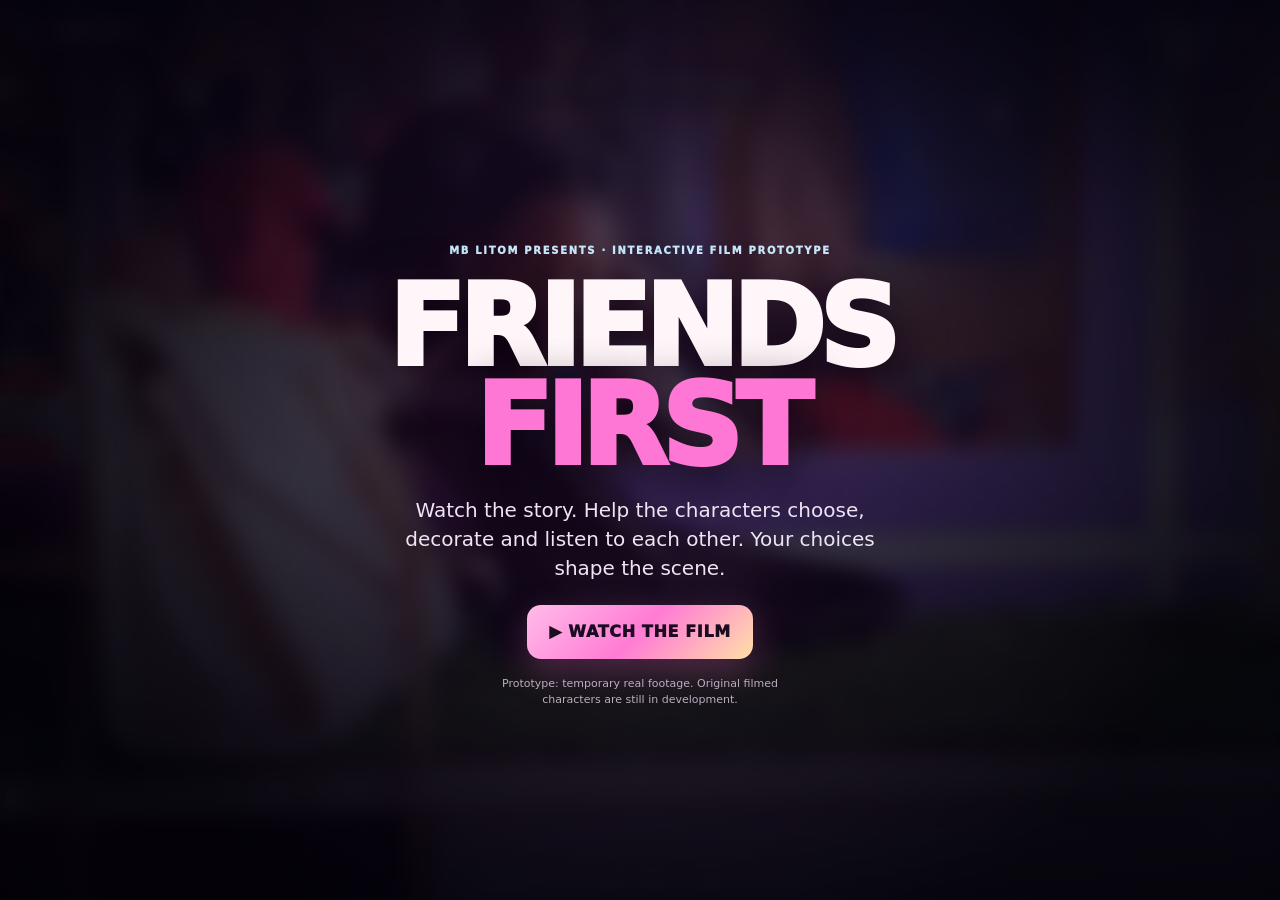
==== commit 4b6886fe: "Introduce film-first Friends First story scene and editable room stage" ====
--- a/index.html
+++ b/index.html
@@ -5,8 +5,8 @@
   <meta name="viewport" content="width=device-width,initial-scale=1,viewport-fit=cover">
   <meta name="theme-color" content="#060812">
   <meta name="description" content="Game Film — an immersive interactive film prototype by MB Litom. Real footage, occasional player decisions.">
-  <title>GAME FILM · The Theme Switch | MB Litom</title>
-  <link rel="stylesheet" href="./styles.css?v=2">
+  <title>GAME FILM · Friends First | MB Litom</title>
+  <link rel="stylesheet" href="./styles.css?v=3">
 </head>
 <body>
 <main id="film-app" aria-label="Immersive interactive film">
@@ -16,6 +16,7 @@
   </video>
   <canvas id="depth-canvas" aria-hidden="true"></canvas>
   <div id="grade" aria-hidden="true"></div>
+  <div id="room-set" class="room-set" aria-hidden="true"><div class="set-light set-light--left"></div><div class="set-light set-light--right"></div><div class="set-stars"></div><div class="set-floor"></div></div>
   <header class="top-bar">
     <a class="litom" href="https://mblitom.com" target="_blank" rel="noopener" aria-label="MB Litom website"><span class="litom-mark">L</span><span>GAME FILM</span></a>
     <div class="top-right">
@@ -23,16 +24,16 @@
       <button id="sound-btn" class="icon-button" type="button" title="Toggle English narration" aria-label="Turn English narration on or off" aria-pressed="false">🔇</button>
     </div>
   </header>
-  <div id="scene-indicator" class="scene-indicator" aria-live="polite">THE THEME SWITCH</div>
+  <div id="scene-indicator" class="scene-indicator" aria-live="polite">FRIENDS FIRST · THE THEME SWITCH</div>
   <div id="subtitles" class="subtitles" role="status" aria-live="polite" aria-atomic="true"></div>
 
   <section id="opening" class="opening" aria-label="Play film">
     <div class="opening-inner">
       <span class="opening-kicker">MB LITOM PRESENTS · INTERACTIVE FILM PROTOTYPE</span>
-      <h1>THE <em>THEME</em><br> SWITCH</h1>
-      <p>Meet the friends. Watch the story. When they need help, you're in the scene.</p>
+      <h1>FRIENDS <em>FIRST</em></h1>
+      <p>Watch the story. Help the characters choose, decorate and listen to each other. Your choices shape the scene.</p>
       <button id="start" class="big-button" type="button">▶ WATCH THE FILM</button>
-      <p class="opening-note">Real demonstration footage · original characters and film scenes are in development</p>
+      <p class="opening-note">Prototype: temporary real footage. Original filmed characters are still in development.</p>
     </div>
   </section>
 
@@ -42,12 +43,9 @@
       <div class="choice-badge" id="choice-badge">YOUR TURN · HELP SKY</div>
       <h2 id="choice-title">Choose a party look!</h2>
       <p id="choice-description">Sky needs a style before the story can continue.</p>
-      <div class="choice-options" id="choice-options" role="group" aria-label="Choose one style">
-        <button type="button" class="look" data-look="rose"><span class="look-symbol">🎀</span><span>ROSE POP</span></button>
-        <button type="button" class="look" data-look="star"><span class="look-symbol">⭐</span><span>STAR GLOW</span></button>
-        <button type="button" class="look" data-look="royal"><span class="look-symbol">👑</span><span>ROYAL FUN</span></button>
-      </div>
-      <p class="touch-hint">Tap the film near the hairstyle for a gentle reaction.</p>
+      <div class="choice-options" id="choice-options" role="group" aria-label="Choose an action"></div>
+      <p id="choice-response" class="choice-response" role="status" aria-live="polite"></p>
+      <p class="touch-hint" id="touch-hint">Try different choices. The characters will help you find what works.</p>
       <button id="continue" class="continue-button" type="button" disabled>CONTINUE THE FILM →</button>
     </div>
   </section>
@@ -56,7 +54,7 @@
     <div class="ending-inner">
       <span class="opening-kicker">EPISODE 01 · STORY PREVIEW COMPLETE</span>
       <h2>TO BE<br><em>CONTINUED...</em></h2>
-      <p>Real filmed performers, responsive styling and original scenes will replace the prototype footage.</p>
+      <p>You helped with fashion, the room, and a friend’s feelings. Original filmed scenes and character continuity are still to be produced.</p>
       <button id="again" class="big-button" type="button">↻ WATCH AGAIN</button>
       <button id="credits-btn" class="text-button" type="button">Footage credits & prototype notes</button>
     </div>
@@ -64,16 +62,16 @@
   <dialog id="credits">
     <div class="credits-inner">
       <h2>Prototype footage & limitations</h2>
-      <p>This is a full-screen cinematic interaction prototype, not a finished episode. The stock footage shows real people, but does not portray the fictional character “Sky”. The floating 3D accessory and English reactions are illustrative, not yet physically attached to a performer. No original film cast or synchronized facial reactions have been produced yet.</p>
+      <p>This is a full-screen cinematic interaction prototype demonstrating a storyboard and an educational choice engine, not a finished episode. The stock footage shows real people, but does not portray the fictional character “Sky”. The digital set decorations and English fictional dialogue are illustrative, not attached to or spoken by the filmed performers. No original film cast, room reconstruction or synchronized facial reactions have been produced yet.</p>
       <p><a href="https://commons.wikimedia.org/wiki/File:Hair_being_plaited_with_careful_skill.webm" target="_blank" rel="noopener">Hair being plaited with careful skill</a> by Leticia Nabunje; <a href="https://creativecommons.org/licenses/by-sa/4.0/" target="_blank" rel="noopener">CC BY-SA 4.0</a>. Resized/replayed in the prototype; source footage unchanged.</p>
       <p><a href="https://commons.wikimedia.org/wiki/File:DJ_mixes_music_while_people_enjoy_beats.webm" target="_blank" rel="noopener">DJ mixes music while people enjoy beats</a> by Leticia Nabunje; <a href="https://creativecommons.org/licenses/by-sa/4.0/" target="_blank" rel="noopener">CC BY-SA 4.0</a>. Resized/replayed in the prototype; source footage unchanged.</p>
       <p>Code © MB Litom. No account, tracking, ads, microphone or camera access. The prototype intentionally does not impersonate the people shown in the sample footage.</p>
       <button type="button" id="credits-close" class="big-button">CLOSE</button>
     </div>
   </dialog>
-  <div class="film-credit" id="film-credit">PROTOTYPE · STOCK FOOTAGE · NOT THE FINAL CAST</div>
+  <div class="film-credit" id="film-credit">PROTOTYPE · RIGHTS-CLEARED FOOTAGE · ORIGINAL FILM PENDING</div>
   <div class="error-message" id="error" hidden role="alert"></div>
 </main>
-<script type="module" src="./main.js?v=2"></script>
+<script type="module" src="./main.js?v=3"></script>
 </body>
 </html>
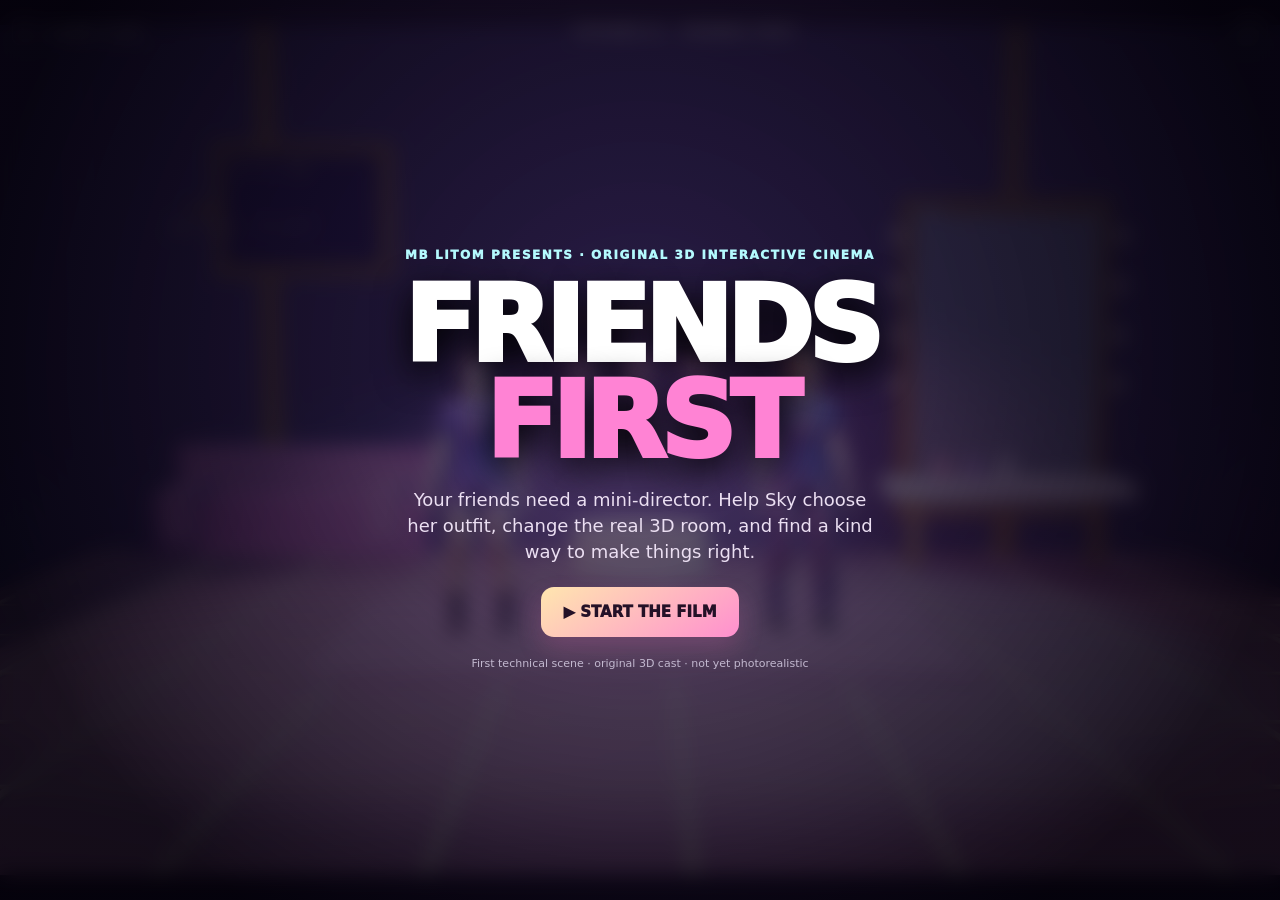
==== commit 14826475: "Replace legacy stock-video landing with canonical original 3D cinema entry" ====
--- a/index.html
+++ b/index.html
@@ -1,77 +1,29 @@
 <!doctype html>
 <html lang="en">
 <head>
-  <meta charset="utf-8">
-  <meta name="viewport" content="width=device-width,initial-scale=1,viewport-fit=cover">
-  <meta name="theme-color" content="#060812">
-  <meta name="description" content="Game Film — an immersive interactive film prototype by MB Litom. Real footage, occasional player decisions.">
-  <title>GAME FILM · Friends First | MB Litom</title>
-  <link rel="stylesheet" href="./styles.css?v=3">
+<meta charset="utf-8">
+<meta name="viewport" content="width=device-width, initial-scale=1, viewport-fit=cover">
+<meta name="theme-color" content="#100c20">
+<meta name="description" content="GAME FILM: original interactive 3D cinema by MB Litom. Watch Friends First and influence the real virtual set.">
+<link rel="icon" href="data:,">
+<link rel="canonical" href="https://mblitom.github.io/game_film/3d/">
+<meta http-equiv="refresh" content="0;url=./3d/">
+<title>GAME FILM — Original 3D Cinema</title>
+<style>
+html,body{height:100%;margin:0;background:#110d20;color:#fff;font:16px/1.5 system-ui,sans-serif}
+main{min-height:100%;display:grid;place-content:center;gap:14px;padding:22px;text-align:center}
+a{color:#ffb4dd}
+</style>
+<script>
+const destination=new URL("./3d/"+location.search+location.hash,location.href);
+if(destination.pathname!==location.pathname)location.replace(destination.href);
+</script>
 </head>
 <body>
-<main id="film-app" aria-label="Immersive interactive film">
-  <video id="film" playsinline webkit-playsinline preload="metadata" muted disablepictureinpicture aria-label="Cinematic story footage">
-    <source src="./media/hair.mp4" type="video/mp4">
-    <source src="./media/hair.webm" type="video/webm">
-  </video>
-  <canvas id="depth-canvas" aria-hidden="true"></canvas>
-  <div id="grade" aria-hidden="true"></div>
-  <div id="room-set" class="room-set" aria-hidden="true"><div class="set-light set-light--left"></div><div class="set-light set-light--right"></div><div class="set-stars"></div><div class="set-floor"></div></div>
-  <header class="top-bar">
-    <a class="litom" href="https://mblitom.com" target="_blank" rel="noopener" aria-label="MB Litom website"><span class="litom-mark">L</span><span>GAME FILM</span></a>
-    <div class="top-right">
-      <span class="episode" id="episode-label">EPISODE 01</span>
-      <button id="sound-btn" class="icon-button" type="button" title="Toggle English narration" aria-label="Turn English narration on or off" aria-pressed="false">🔇</button>
-    </div>
-  </header>
-  <div id="scene-indicator" class="scene-indicator" aria-live="polite">FRIENDS FIRST · THE THEME SWITCH</div>
-  <div id="subtitles" class="subtitles" role="status" aria-live="polite" aria-atomic="true"></div>
-
-  <section id="opening" class="opening" aria-label="Play film">
-    <div class="opening-inner">
-      <span class="opening-kicker">MB LITOM PRESENTS · INTERACTIVE FILM PROTOTYPE</span>
-      <h1>FRIENDS <em>FIRST</em></h1>
-      <p>Watch the story. Help the characters choose, decorate and listen to each other. Your choices shape the scene.</p>
-      <button id="start" class="big-button" type="button">▶ WATCH THE FILM</button>
-      <p class="opening-note">Prototype: temporary real footage. Original filmed characters are still in development.</p>
-    </div>
-  </section>
-
-  <section id="choice-overlay" class="choice-overlay" hidden aria-label="Interactive movie moment">
-    <div class="choice-shade"></div>
-    <div class="choice-panel">
-      <div class="choice-badge" id="choice-badge">YOUR TURN · HELP SKY</div>
-      <h2 id="choice-title">Choose a party look!</h2>
-      <p id="choice-description">Sky needs a style before the story can continue.</p>
-      <div class="choice-options" id="choice-options" role="group" aria-label="Choose an action"></div>
-      <p id="choice-response" class="choice-response" role="status" aria-live="polite"></p>
-      <p class="touch-hint" id="touch-hint">Try different choices. The characters will help you find what works.</p>
-      <button id="continue" class="continue-button" type="button" disabled>CONTINUE THE FILM →</button>
-    </div>
-  </section>
-
-  <section id="ending" class="ending" hidden aria-label="End of episode">
-    <div class="ending-inner">
-      <span class="opening-kicker">EPISODE 01 · STORY PREVIEW COMPLETE</span>
-      <h2>TO BE<br><em>CONTINUED...</em></h2>
-      <p>You helped with fashion, the room, and a friend’s feelings. Original filmed scenes and character continuity are still to be produced.</p>
-      <button id="again" class="big-button" type="button">↻ WATCH AGAIN</button>
-      <button id="credits-btn" class="text-button" type="button">Footage credits & prototype notes</button>
-    </div>
-  </section>
-  <dialog id="credits">
-    <div class="credits-inner">
-      <h2>Prototype footage & limitations</h2>
-      <p>This is a full-screen cinematic interaction prototype demonstrating a storyboard and an educational choice engine, not a finished episode. The stock footage shows real people, but does not portray the fictional character “Sky”. The digital set decorations and English fictional dialogue are illustrative, not attached to or spoken by the filmed performers. No original film cast, room reconstruction or synchronized facial reactions have been produced yet.</p>
-      <p><a href="https://commons.wikimedia.org/wiki/File:Hair_being_plaited_with_careful_skill.webm" target="_blank" rel="noopener">Hair being plaited with careful skill</a> by Leticia Nabunje; <a href="https://creativecommons.org/licenses/by-sa/4.0/" target="_blank" rel="noopener">CC BY-SA 4.0</a>. Resized/replayed in the prototype; source footage unchanged.</p>
-      <p><a href="https://commons.wikimedia.org/wiki/File:DJ_mixes_music_while_people_enjoy_beats.webm" target="_blank" rel="noopener">DJ mixes music while people enjoy beats</a> by Leticia Nabunje; <a href="https://creativecommons.org/licenses/by-sa/4.0/" target="_blank" rel="noopener">CC BY-SA 4.0</a>. Resized/replayed in the prototype; source footage unchanged.</p>
-      <p>Code © MB Litom. No account, tracking, ads, microphone or camera access. The prototype intentionally does not impersonate the people shown in the sample footage.</p>
-      <button type="button" id="credits-close" class="big-button">CLOSE</button>
-    </div>
-  </dialog>
-  <div class="film-credit" id="film-credit">PROTOTYPE · RIGHTS-CLEARED FOOTAGE · ORIGINAL FILM PENDING</div>
-  <div class="error-message" id="error" hidden role="alert"></div>
+<main>
+<strong>GAME FILM · MB LITOM</strong>
+<p>Opening the original 3D interactive film…</p>
+<a href="./3d/">Open FRIENDS FIRST in 3D</a>
 </main>
-<script type="module" src="./main.js?v=3"></script>
 </body>
-</html>+</html>
